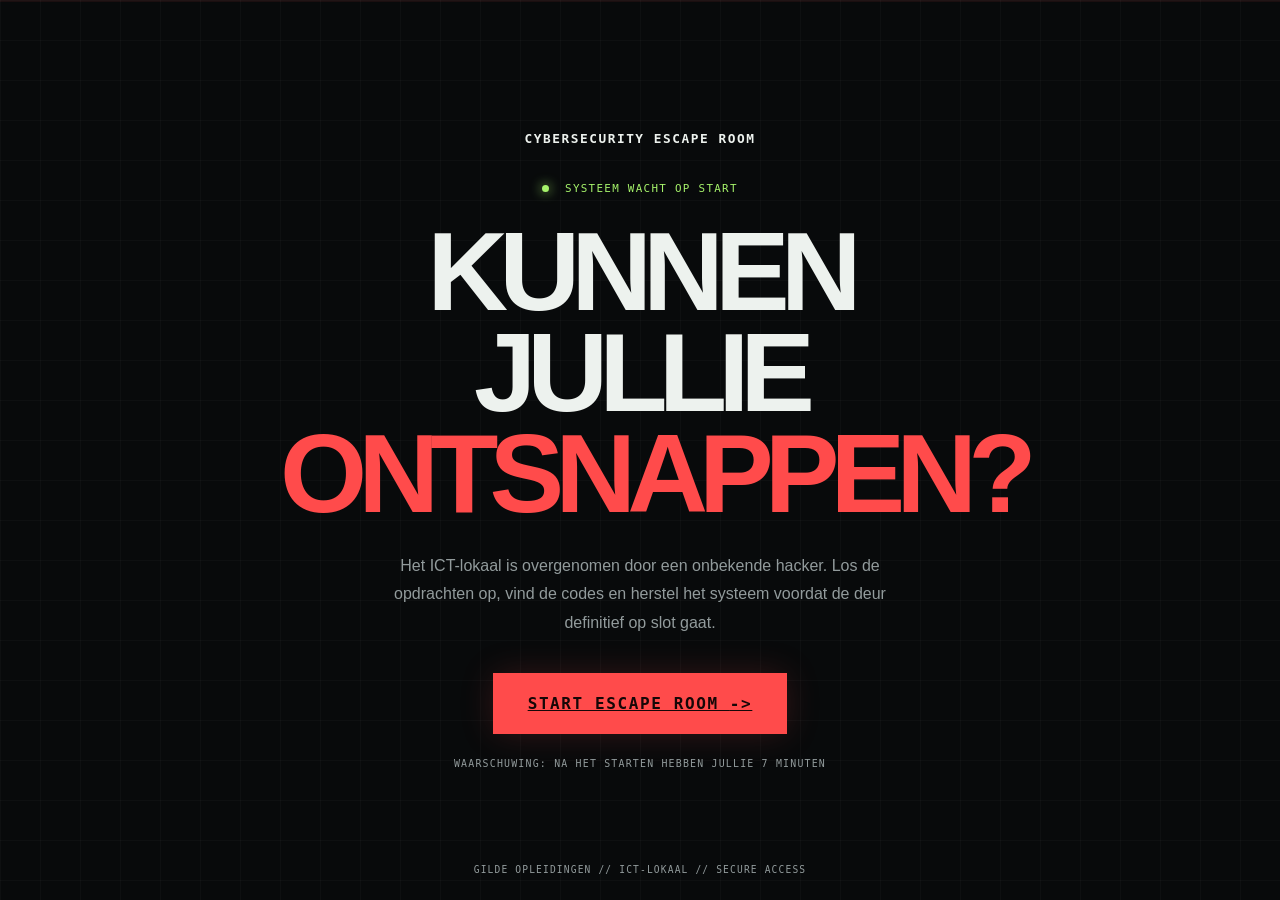
==== index.html @ f935d20d "main site" ====
<!DOCTYPE html>
<html lang="nl">
<head>
	<meta charset="UTF-8">
	<meta name="viewport" content="width=device-width, initial-scale=1.0">
	<link rel="stylesheet" href="start.css">
	<title>Cybersecurity Escape Room</title>
</head>
<body>
	<div class="scanline" aria-hidden="true"></div>

	<main class="start-screen">
		<p class="brand">CYBERSECURITY ESCAPE ROOM</p>
		<p class="status"><i></i> SYSTEEM WACHT OP START</p>
		<h1>Kunnen jullie<br><em>ontsnappen?</em></h1>
		<p class="intro">Het ICT-lokaal is overgenomen door een onbekende hacker. Los de opdrachten op, vind de codes en herstel het systeem voordat de deur definitief op slot gaat.</p>
		<a class="start-button" id="start-button" href="toegang.html">START ESCAPE ROOM <span aria-hidden="true">-&gt;</span></a>
		<p class="warning">WAARSCHUWING: NA HET STARTEN HEBBEN JULLIE 7 MINUTEN</p>
	</main>

	<footer>GILDE OPLEIDINGEN // ICT-LOKAAL // SECURE ACCESS</footer>

	<script>
		document.getElementById("start-button").addEventListener("click", function () {
			sessionStorage.setItem("escapeRoomStartTime", Date.now().toString());
		});
	</script>
</body>
</html>
---- start.css ----
:root {
	--black: #080a0b;
	--line: #2a3335;
	--green: #a6f36b;
	--red: #ff4b4b;
	--muted: #929b9c;
	--white: #edf2ee;
}

* {
	box-sizing: border-box;
	margin: 0;
	padding: 0;
}

body {
	align-items: center;
	background-color: var(--black);
	background-image: linear-gradient(rgba(255, 255, 255, .025) 1px, transparent 1px), linear-gradient(90deg, rgba(255, 255, 255, .025) 1px, transparent 1px);
	background-size: 40px 40px;
	color: var(--white);
	display: flex;
	font-family: "Trebuchet MS", "Segoe UI", sans-serif;
	justify-content: center;
	min-height: 100vh;
	padding: 30px;
	position: relative;
	text-align: center;
}

.scanline {
	animation: scan 6s linear infinite;
	background: rgba(255, 75, 75, .08);
	height: 2px;
	left: 0;
	position: fixed;
	right: 0;
	top: 0;
}

@keyframes scan {
	from { transform: translateY(-10px); }
	to { transform: translateY(100vh); }
}

.start-screen {
	max-width: 720px;
	width: 100%;
}

.brand,
.status,
.warning,
footer {
	font-family: monospace;
	letter-spacing: .12em;
}

.brand {
	font-size: .8rem;
	font-weight: bold;
}

.brand span {
	color: var(--red);
	font-size: 1.1rem;
}

.status {
	color: var(--green);
	font-size: .68rem;
	margin-top: 36px;
}

.status i {
	background: var(--green);
	border-radius: 50%;
	box-shadow: 0 0 12px var(--green);
	display: inline-block;
	height: 7px;
	margin-right: 8px;
	width: 7px;
}

h1 {
	font-size: clamp(3.3rem, 9vw, 7rem);
	letter-spacing: -.08em;
	line-height: .9;
	margin: 27px 0;
	text-transform: uppercase;
}

h1 em {
	color: var(--red);
	font-style: normal;
}

.intro {
	color: var(--muted);
	font-size: 1rem;
	line-height: 1.8;
	margin: 0 auto 36px;
	max-width: 550px;
}

.start-button {
	background: var(--red);
	box-shadow: 0 0 0 1px var(--red), 0 0 35px rgba(255, 75, 75, .18);
	color: #160707;
	display: inline-block;
	font: 700 1rem monospace;
	letter-spacing: .1em;
	padding: 20px 34px;
	transition: box-shadow .2s ease, transform .2s ease;
}

.start-button:hover {
	box-shadow: 0 0 0 1px var(--red), 0 0 55px rgba(255, 75, 75, .4);
	transform: scale(1.03);
}

.warning {
	color: var(--muted);
	font-size: .62rem;
	margin-top: 25px;
}

footer {
	bottom: 25px;
	color: var(--muted);
	font-size: .6rem;
	left: 0;
	position: absolute;
	right: 0;
}

@media (max-width: 520px) {
	body { padding: 20px; }
	.intro { font-size: .9rem; }
	.start-button { font-size: .8rem; padding: 18px 22px; }
	footer { bottom: 18px; font-size: .5rem; }
}
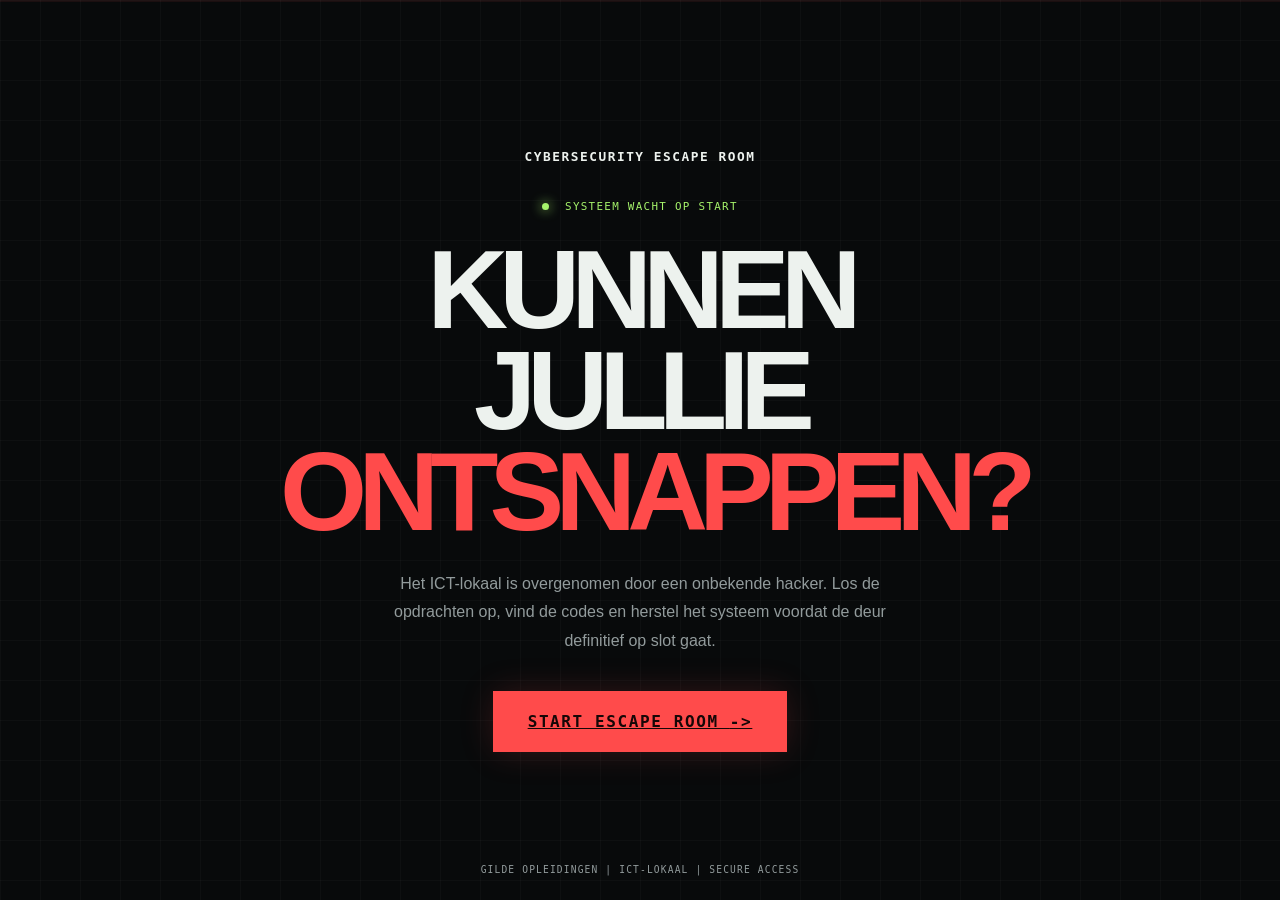
==== commit af6971a5: "eind pagina" ====
--- a/index.html
+++ b/index.html
@@ -15,10 +15,9 @@
 		<h1>Kunnen jullie<br><em>ontsnappen?</em></h1>
 		<p class="intro">Het ICT-lokaal is overgenomen door een onbekende hacker. Los de opdrachten op, vind de codes en herstel het systeem voordat de deur definitief op slot gaat.</p>
 		<a class="start-button" id="start-button" href="toegang.html">START ESCAPE ROOM <span aria-hidden="true">-&gt;</span></a>
-		<p class="warning">WAARSCHUWING: NA HET STARTEN HEBBEN JULLIE 7 MINUTEN</p>
 	</main>
 
-	<footer>GILDE OPLEIDINGEN // ICT-LOKAAL // SECURE ACCESS</footer>
+	<footer>GILDE OPLEIDINGEN | ICT-LOKAAL | SECURE ACCESS</footer>
 
 	<script>
 		document.getElementById("start-button").addEventListener("click", function () {
